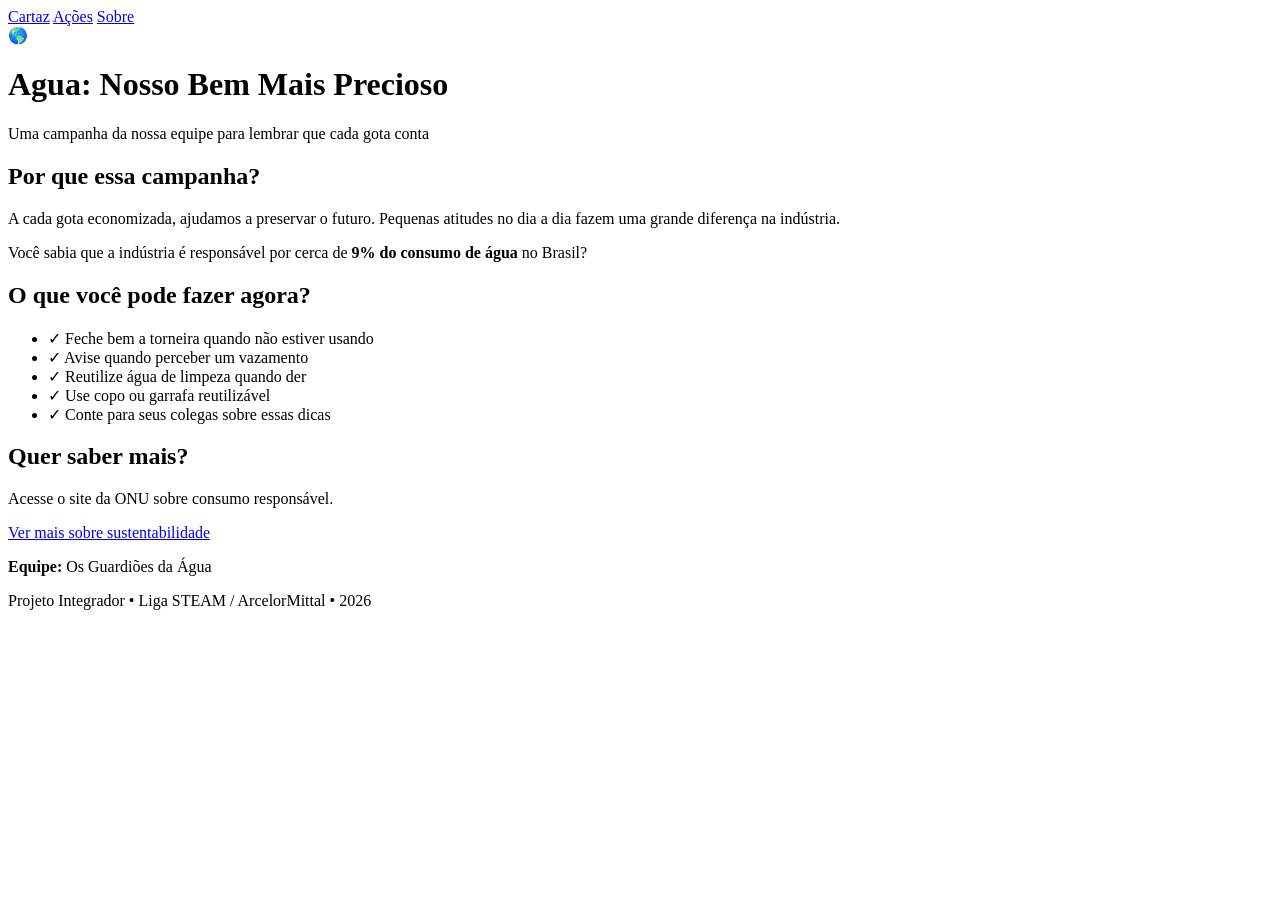
==== index.html @ de3b3f1b "primeiro commit" ====
<!DOCTYPE html>
<html lang="pt-br">
<head>
    <meta charset="UTF-8">
    <meta name="viewport" content="width=device-width, initial-scale=1.0">
    <title>Agua: Nosso Bem Mais Precioso</title>
    <link rel="stylesheet" href="style.css">
</head>
<body>
    <nav class="menu-navegacao">
        <a href="index.html" class="ativo">Cartaz</a>
        <a href="acess.html">Ações</a>
        <a href="sobre.html">Sobre</a>
    </nav>

    <header>
        <div class="emoji-grande" role="img" arial-label="Globo Terreste">🌎</div>
        <h1>Agua: Nosso Bem Mais Precioso</h1>
        <p class="subtitulo">Uma campanha da nossa equipe para lembrar que cada gota conta</p>
    </header>

    <main>
        <section>
            <h2>Por que essa campanha?</h2>
            <p>A cada gota economizada, ajudamos a preservar o futuro. Pequenas atitudes no dia a dia fazem uma grande diferença na indústria.</p>
            <p>Você sabia que a indústria é responsável por cerca de <strong>9% do consumo de água</strong> no Brasil?</p>
        </section>

        <section class="secao-cinza">
            <div class="conteiner-central">
            <h2>O que você pode fazer agora?</h2>

            <ul>
                <li>✓ Feche bem a torneira quando não estiver usando</li>
                <li>✓ Avise quando perceber um vazamento</li>
                <li>✓ Reutilize água de limpeza quando der</li>
                <li>✓ Use copo ou garrafa reutilizável</li>
                <li>✓ Conte para seus colegas sobre essas dicas</li>
            </ul>
            </div>
        </section>

        <section class="destaque">
               <section class="destaque">
                  <h2>Quer saber mais?</h2>
            <p>Acesse o site da ONU sobre consumo responsável.</p>
            <a href="https://brasil.un.org/pt-br/sdgs/12" class="botao" target="_blank" rel="noopener">Ver mais sobre sustentabilidade</a>
        </section>
 
<footer>
            <p><strong>Equipe:</strong> Os Guardiões da Água</p>
            <p>Projeto Integrador • Liga STEAM / ArcelorMittal • 2026</p>
        </footer>

    </main>
    
</body>
</html>
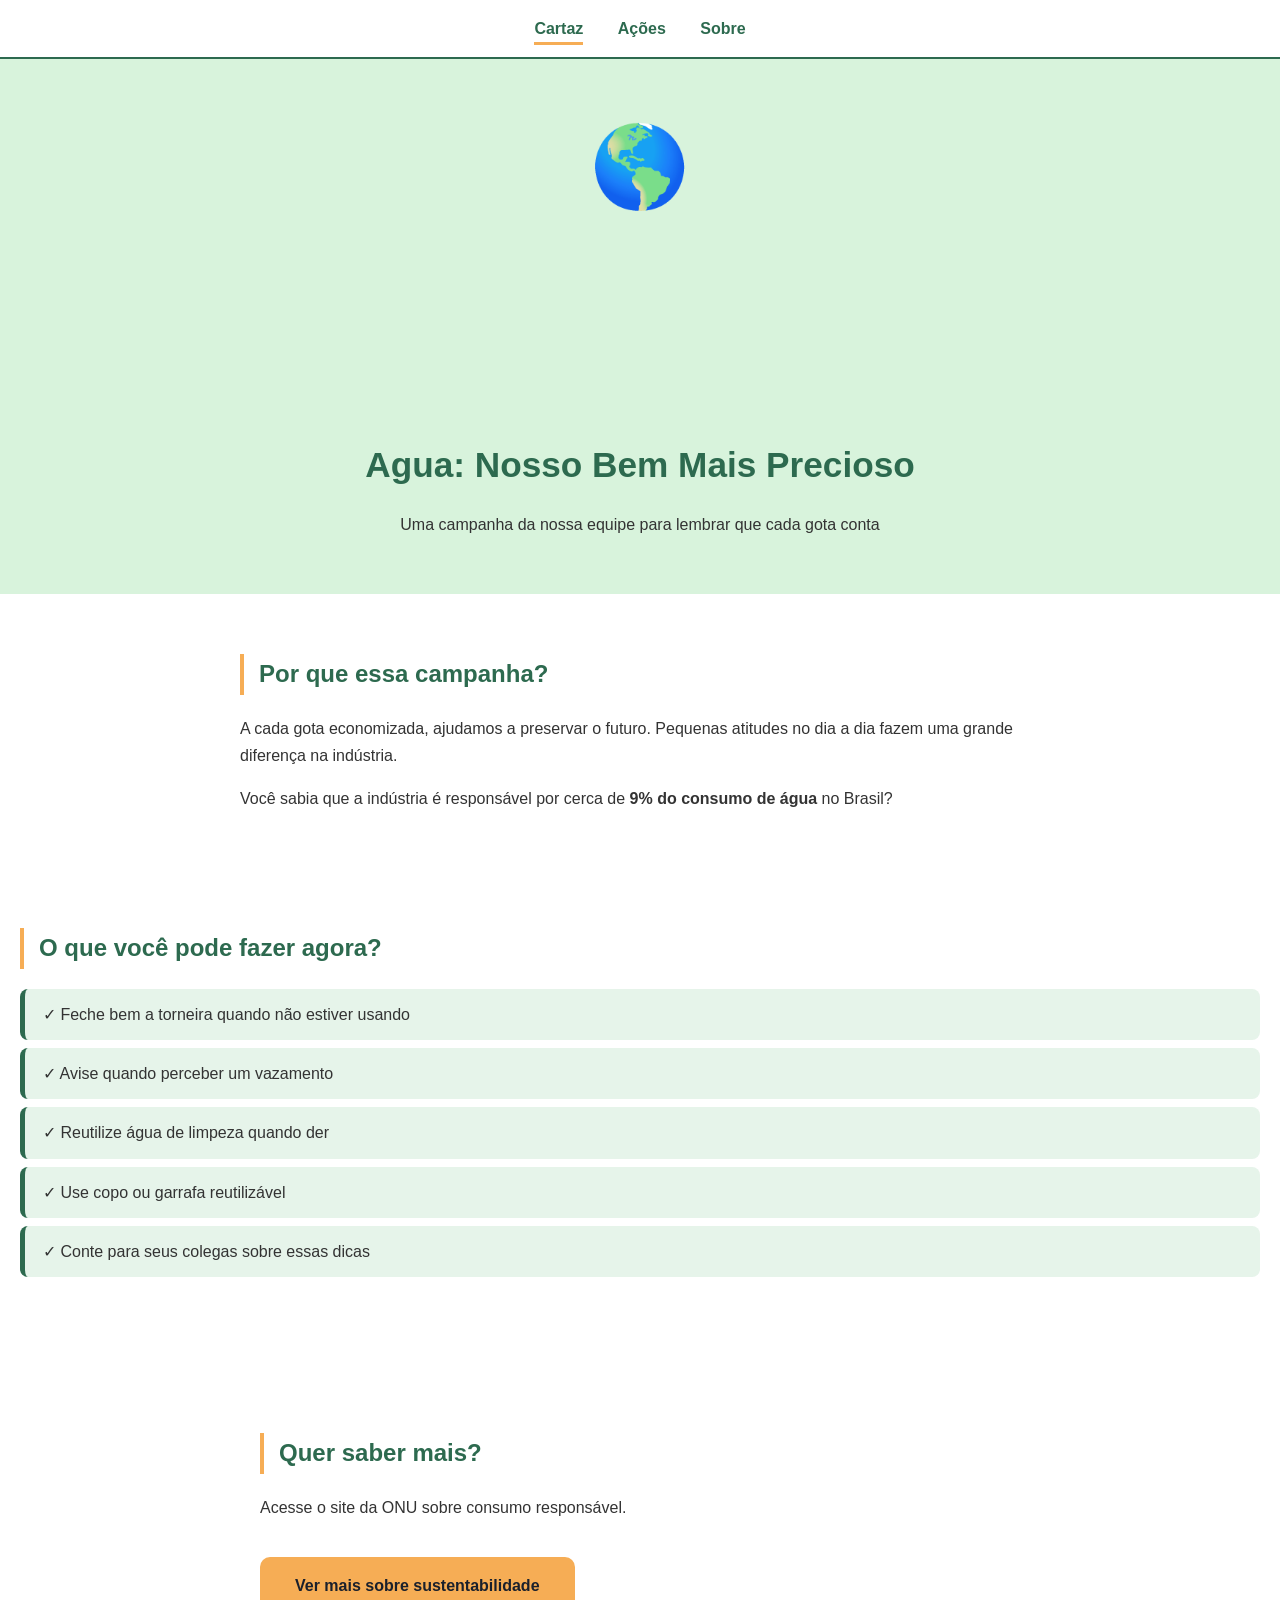
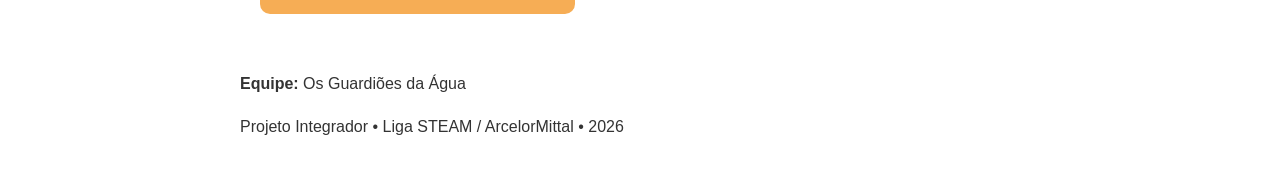
==== commit c992660a: "js" ====
--- a/index.html
+++ b/index.html
@@ -27,7 +27,7 @@
         </section>
 
         <section class="secao-cinza">
-            <div class="conteiner-central">
+            <div class="container-central">
             <h2>O que você pode fazer agora?</h2>
 
             <ul>
--- a/style.css
+++ b/style.css
@@ -0,0 +1,126 @@
+body{
+    font-family: 'Segoe UI', Arial, sans-serif;
+    color: #333333;
+    background-color: white;
+    line-height: 1.7;
+    margin: 0;
+}
+
+.menu-navegacao{
+    background: white;
+    padding: 15px;
+    text-align: center;
+    border-bottom: 2px solid #2d6a4f;
+    position: sticky;
+    top: 0;
+    z-index: 1000;
+}
+
+.menu-navegacao a {
+    margin: 0 15px;
+   color: #2d6a4f;
+   text-decoration: none;
+   font-weight: bold;
+   padding-bottom: 5px;
+   transition: 0.3s;
+}
+
+.menu-navegacao a:hover, .menu-navegacao a.ativo{
+     border-bottom: 3px solid #f6ad55;
+}
+
+header{
+    background-color: #d8f3dc;
+    text-align: center;
+    padding: 40px 20px;
+}
+
+.emoji-grande{
+    font-size: 80px;
+    margin-bottom: 200px;
+}
+
+h1{
+    color:#2d6a4f;
+    font-size: 2.2rem;
+    margin: 0 0 10px;
+}
+
+section{
+    padding: 40px 20px;
+    max-width: 800px;
+    margin: 0 auto;
+}
+
+.secao-cinza{
+    background-color: #ffffff;
+    max-width: 100%;
+}
+
+.conteiner-central{
+    max-width: 800px;
+    margin: 0 auto;
+}
+
+h2{
+    color: #2d6a4f;
+    border-left: 4px solid #f6ad55;
+    padding-left: 15px;
+}
+
+ul{
+    list-style: none;
+    padding: 0;
+}
+
+li{
+    background-color: #e6f4ea;
+    padding: 12px 18px;
+    margin-bottom: 8px;
+    border-radius: 8px;
+    border-left: 5px solid #2d6a4f;
+}
+
+.lista-acoes{
+    display: grid;
+    grid-template-columns: repeat(auto-fit) minmax(250px 1fr);
+    gap: 15px;
+    margin: 20px 0;
+}
+
+.formulario{
+    max-width: 500px;
+    margin: 20px auto;
+    padding: 25px;
+    background-color: #f8f9fa;
+    border: 1px solid #ddd;
+    border-radius: 12px;
+}
+
+.formulario-input{
+    width: 100%;
+    padding: 12px;
+    margin-bottom: 20px;
+    border: 1px solid #ccc;
+    border-radius: 6px;
+    box-sizing: border-box;
+}
+
+.botao{
+    display: inline-block;
+    background-color: #f6ad55;
+    color: #1a202c;
+    padding: 15px 35px;
+    border-radius: 10px;
+    text-decoration: none;
+    font-weight: bold;
+    margin-top: 20px;
+    cursor: pointer;
+}
+
+.footer{
+    background-color: #1a3c34;
+    color: white;
+    text-align: center;
+    padding: 30px;
+}
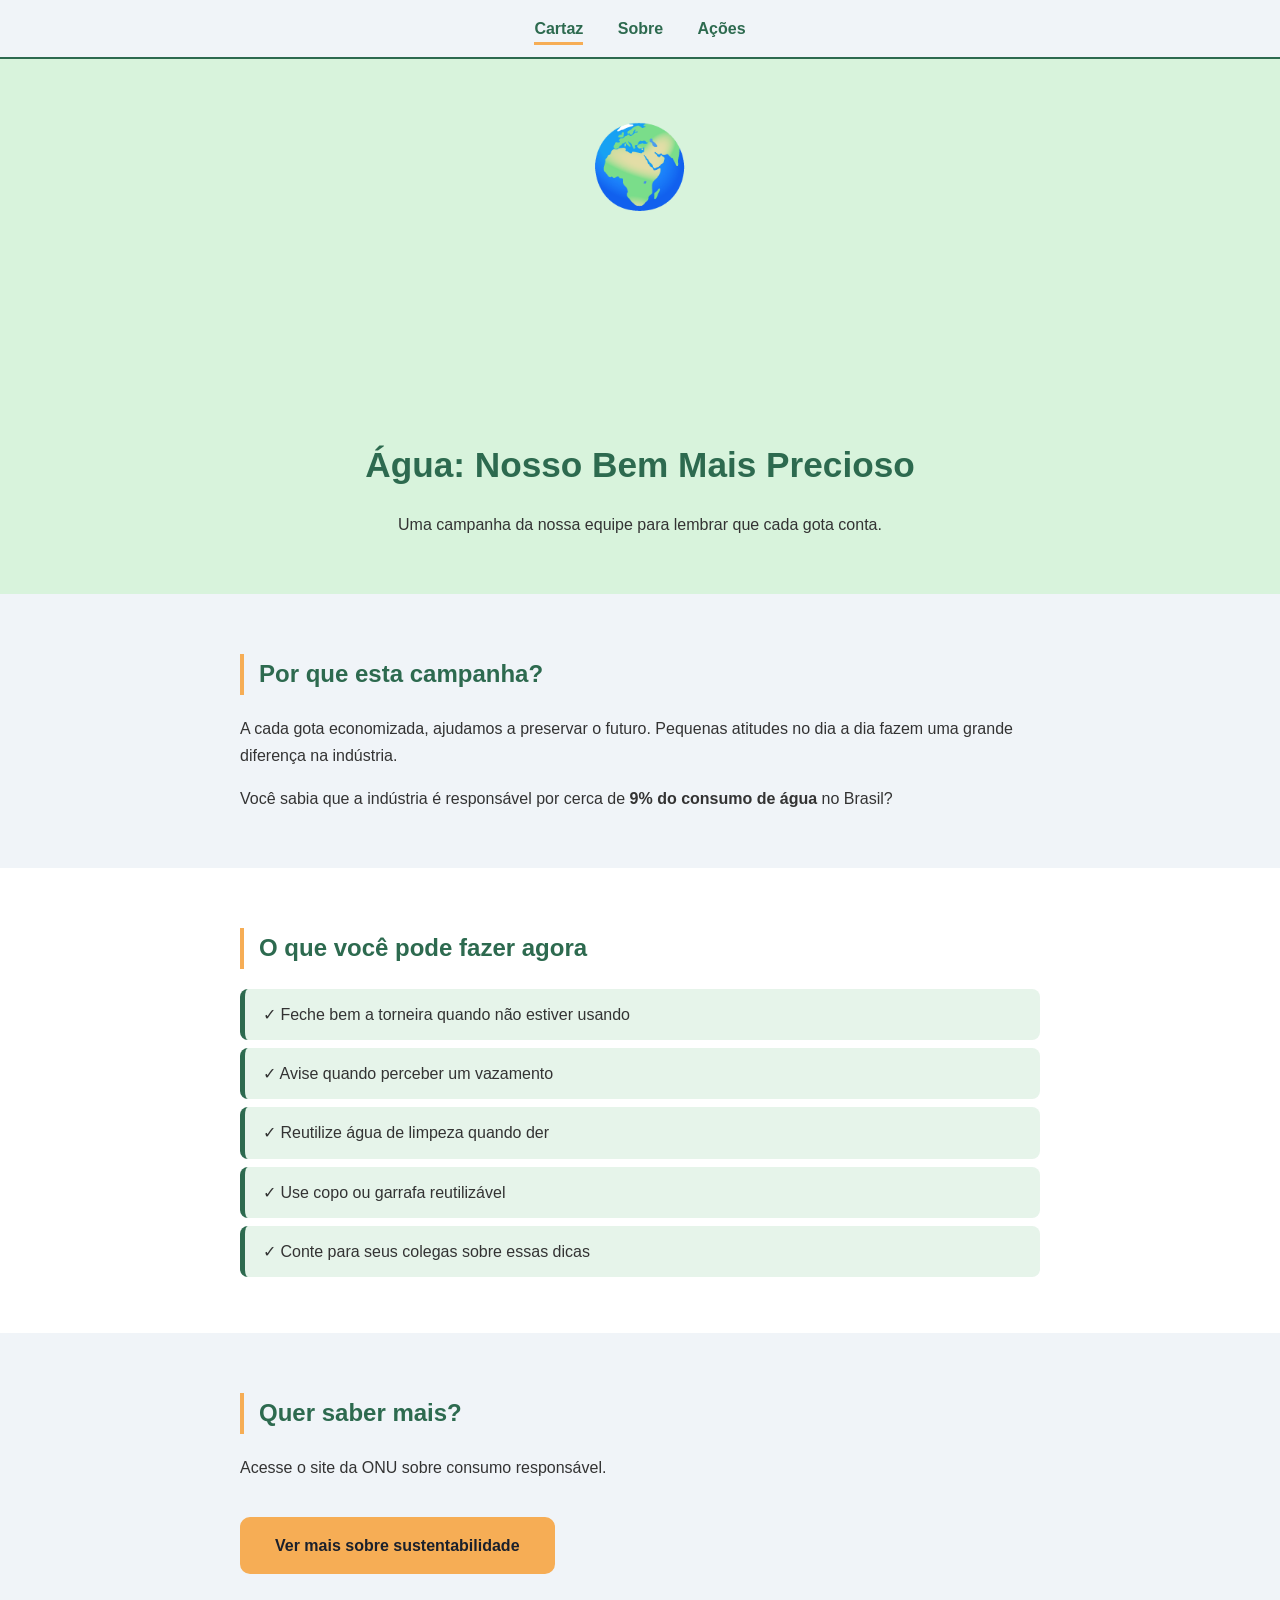
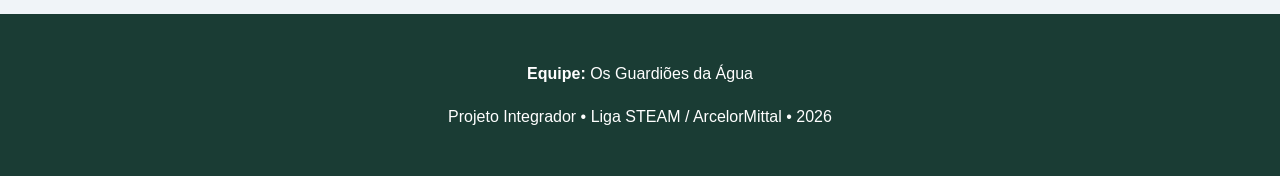
==== commit 383620b0: "atualizacao" ====
--- a/index.html
+++ b/index.html
@@ -3,56 +3,53 @@
 <head>
     <meta charset="UTF-8">
     <meta name="viewport" content="width=device-width, initial-scale=1.0">
-    <title>Agua: Nosso Bem Mais Precioso</title>
+    <title>Água: Nosso Bem Mais Precioso | Campanha de Sustentabilidade</title>
     <link rel="stylesheet" href="style.css">
 </head>
 <body>
     <nav class="menu-navegacao">
         <a href="index.html" class="ativo">Cartaz</a>
-        <a href="acess.html">Ações</a>
         <a href="sobre.html">Sobre</a>
+        <a href="acoes.html">Ações</a>
     </nav>
 
     <header>
-        <div class="emoji-grande" role="img" arial-label="Globo Terreste">🌎</div>
-        <h1>Agua: Nosso Bem Mais Precioso</h1>
-        <p class="subtitulo">Uma campanha da nossa equipe para lembrar que cada gota conta</p>
+        <div class="emoji-grande" role="img" aria-label="Globo Terrestre">🌍 </div>
+        <h1>Água: Nosso Bem Mais Precioso</h1>
+        <p class="subtitulo">Uma campanha da nossa equipe para lembrar que cada gota conta.</p>
     </header>
 
     <main>
         <section>
-            <h2>Por que essa campanha?</h2>
+            <h2>Por que esta campanha?</h2>
             <p>A cada gota economizada, ajudamos a preservar o futuro. Pequenas atitudes no dia a dia fazem uma grande diferença na indústria.</p>
             <p>Você sabia que a indústria é responsável por cerca de <strong>9% do consumo de água</strong> no Brasil?</p>
         </section>
 
         <section class="secao-cinza">
             <div class="container-central">
-            <h2>O que você pode fazer agora?</h2>
-
-            <ul>
-                <li>✓ Feche bem a torneira quando não estiver usando</li>
-                <li>✓ Avise quando perceber um vazamento</li>
-                <li>✓ Reutilize água de limpeza quando der</li>
-                <li>✓ Use copo ou garrafa reutilizável</li>
-                <li>✓ Conte para seus colegas sobre essas dicas</li>
-            </ul>
+                <h2>O que você pode fazer agora</h2>
+                <ul>
+                    <li>✓ Feche bem a torneira quando não estiver usando</li>
+                    <li>✓ Avise quando perceber um vazamento</li>
+                    <li>✓ Reutilize água de limpeza quando der</li>
+                    <li>✓ Use copo ou garrafa reutilizável</li>
+                    <li>✓ Conte para seus colegas sobre essas dicas</li>
+                </ul>
             </div>
         </section>
 
         <section class="destaque">
-               <section class="destaque">
-                  <h2>Quer saber mais?</h2>
+            <h2>Quer saber mais?</h2>
             <p>Acesse o site da ONU sobre consumo responsável.</p>
             <a href="https://brasil.un.org/pt-br/sdgs/12" class="botao" target="_blank" rel="noopener">Ver mais sobre sustentabilidade</a>
         </section>
- 
-<footer>
+    </main>
+
+        <footer>
             <p><strong>Equipe:</strong> Os Guardiões da Água</p>
             <p>Projeto Integrador • Liga STEAM / ArcelorMittal • 2026</p>
         </footer>
 
-    </main>
-    
 </body>
 </html>
--- a/style.css
+++ b/style.css
@@ -1,13 +1,13 @@
 body{
-    font-family: 'Segoe UI', Arial, sans-serif;
-    color: #333333;
-    background-color: white;
-    line-height: 1.7;
-    margin: 0;
+font-family: 'Segoe UI', Arial, sans-serif;
+color: #333333;
+background-color: #f0f4f8;
+line-height: 1.7;
+margin: 0;
 }
 
 .menu-navegacao{
-    background: white;
+    background: #f0f4f8;
     padding: 15px;
     text-align: center;
     border-bottom: 2px solid #2d6a4f;
@@ -17,7 +17,7 @@
 }
 
 .menu-navegacao a {
-    margin: 0 15px;
+   margin: 0 15px;
    color: #2d6a4f;
    text-decoration: none;
    font-weight: bold;
@@ -36,30 +36,30 @@
 }
 
 .emoji-grande{
-    font-size: 80px;
-    margin-bottom: 200px;
+     font-size: 80px;
+     margin-bottom: 200px;
 }
 
 h1{
-    color:#2d6a4f;
-    font-size: 2.2rem;
-    margin: 0 0 10px;
+    color: #2d6a4f;
+     font-size: 2.2rem;
+     margin: 0 0 10px;
 }
 
 section{
     padding: 40px 20px;
-    max-width: 800px;
-    margin: 0 auto;
+    max-width: 800px; 
+    margin: 0 auto; 
 }
 
 .secao-cinza{
     background-color: #ffffff;
-    max-width: 100%;
+     max-width: 100%;
 }
 
-.conteiner-central{
-    max-width: 800px;
-    margin: 0 auto;
+.container-central{
+   max-width: 800px;
+   margin: 0 auto;
 }
 
 h2{
@@ -73,7 +73,7 @@
     padding: 0;
 }
 
-li{
+li {
     background-color: #e6f4ea;
     padding: 12px 18px;
     margin-bottom: 8px;
@@ -83,9 +83,9 @@
 
 .lista-acoes{
     display: grid;
-    grid-template-columns: repeat(auto-fit) minmax(250px 1fr);
+    grid-template-columns: repeat(auto-fit, minmax(250px, 1fr));
     gap: 15px;
-    margin: 20px 0;
+     margin: 20px 0;
 }
 
 .formulario{
@@ -97,7 +97,7 @@
     border-radius: 12px;
 }
 
-.formulario-input{
+.formulario input {
     width: 100%;
     padding: 12px;
     margin-bottom: 20px;
@@ -118,9 +118,10 @@
     cursor: pointer;
 }
 
-.footer{
+footer{
     background-color: #1a3c34;
     color: white;
     text-align: center;
     padding: 30px;
-}+}
+
